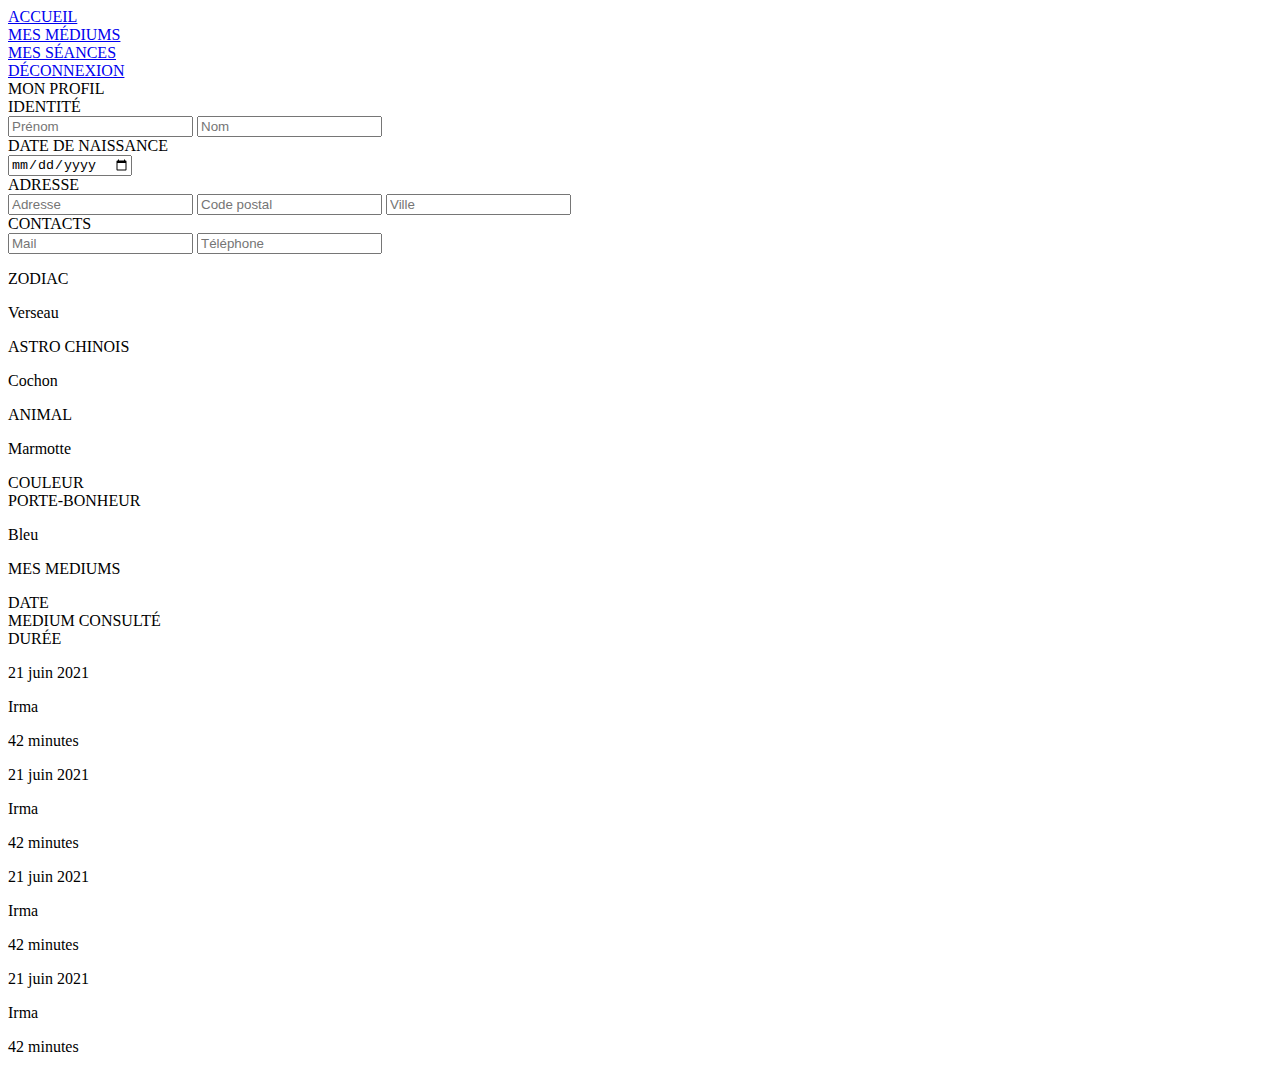
==== src/main/webapp/client-dashboard-history.html @ f46916fa "servlet to fetch client informations and beginning of javascripts for the client dashboard" ====
<!DOCTYPE html>
<html lang="en">
<head>
    <title>Predict'IF</title>
    <meta charset="UTF-8">
    <link rel="stylesheet" href="resources/css/client-dashboard-history.css">
    <link href="//db.onlinewebfonts.com/c/eceba41a00b4b94ea2965371c8dda96c?family=Bernard+MT+Condensed" rel="stylesheet" type="text/css"/>
    <title>Title</title>
    <script src="https://ajax.googleapis.com/ajax/libs/jquery/3.5.1/jquery.min.js"></script>
    <script src="scripts/client-dashboard-history.js"></script>
    <title>Title</title>
</head>
<body>

<div id="navbar">
    <a href="index.html">
        <div class="button left">ACCUEIL</div>
    </a>
    <a href="index.html">
        <div class="button left">MES MÉDIUMS</div>
    </a>
    <a href="index.html">
        <div class="button left">MES SÉANCES</div>
    </a>
    <a href="login.html">
        <div class="button right">DÉCONNEXION</div>
    </a>
</div>

<div class="main-content">
    <div class="client-profile">
        <div class="header">
            MON PROFIL
        </div>
        <div class="profile-form">

            <!-- Identity -->
            <label for="first-name">IDENTITÉ</label>
            <div class="overflow-fix">
                <input id="first-name" type="text" class="medium-input left" placeholder="Prénom">
                <input id="last-name" type="text" class="medium-input right" placeholder="Nom">
            </div>

            <!-- Birthdate -->
            <label for="birthdate">DATE DE NAISSANCE</label>
            <div>
                <input id="birthdate" type="date" class="medium-input center" placeholder="Date de naissance">
            </div>

            <!-- Addresse -->
            <label for="address">ADRESSE</label>
            <div id="address-container">
                <input id="address" type="text" class="large-input" placeholder="Adresse">
                <input id="postal-code" type="text" class="medium-input" placeholder="Code postal">
                <input id="city" type="text" class="medium-input" placeholder="Ville">
            </div>

            <!-- Contact -->
            <label for="contact-mail">CONTACTS</label>
            <div>
                <input id="contact-mail" type="text" class="large-input" placeholder="Mail">
                <input id="contact-phone" type="text" class="large-input" placeholder="Téléphone">
            </div>

        </div>
        <div class="astral-profile-container">
            <div class="card cyan">
                <p>ZODIAC</p>
                <p id="zodiac">Verseau</p>
            </div>
            <div class="card blue">
                <p>ASTRO CHINOIS</p>
                <p id="astro">Cochon</p>
            </div>
        </div>
        <div class="astral-profile-container">
            <div class="card purple">
                <p>ANIMAL</p>
                <p id="animal">Marmotte</p>
            </div>
            <div class="card mauve">
                <p>COULEUR
                    <br/>
                    PORTE-BONHEUR
                </p>
                <p id="color">Bleu</p>
            </div>
        </div>
    </div>

    <div class="history-pane">
        <p class="title">MES MEDIUMS</p>
        <div class="column-titles-container">
            <div class="column-title">
                DATE
            </div>
            <div class="column-title">
                MEDIUM CONSULTÉ
            </div>
            <div class="column-title">
                DURÉE
            </div>
        </div>
        <div class="medium-container">
            <div class="session-row orange">
                <p class="field">21 juin 2021</p>
                <p class="field">Irma</p>
                <p class="field">42 minutes</p>
            </div>
            <div class="session-row green">
                <p class="field">21 juin 2021</p>
                <p class="field">Irma</p>
                <p class="field">42 minutes</p>
            </div>
            <div class="session-row blue">
                <p class="field">21 juin 2021</p>
                <p class="field">Irma</p>
                <p class="field">42 minutes</p>
            </div>
            <div class="session-row orange">
                <p class="field">21 juin 2021</p>
                <p class="field">Irma</p>
                <p class="field">42 minutes</p>
            </div>
        </div>
    </div>
</div>


</body>
</html>
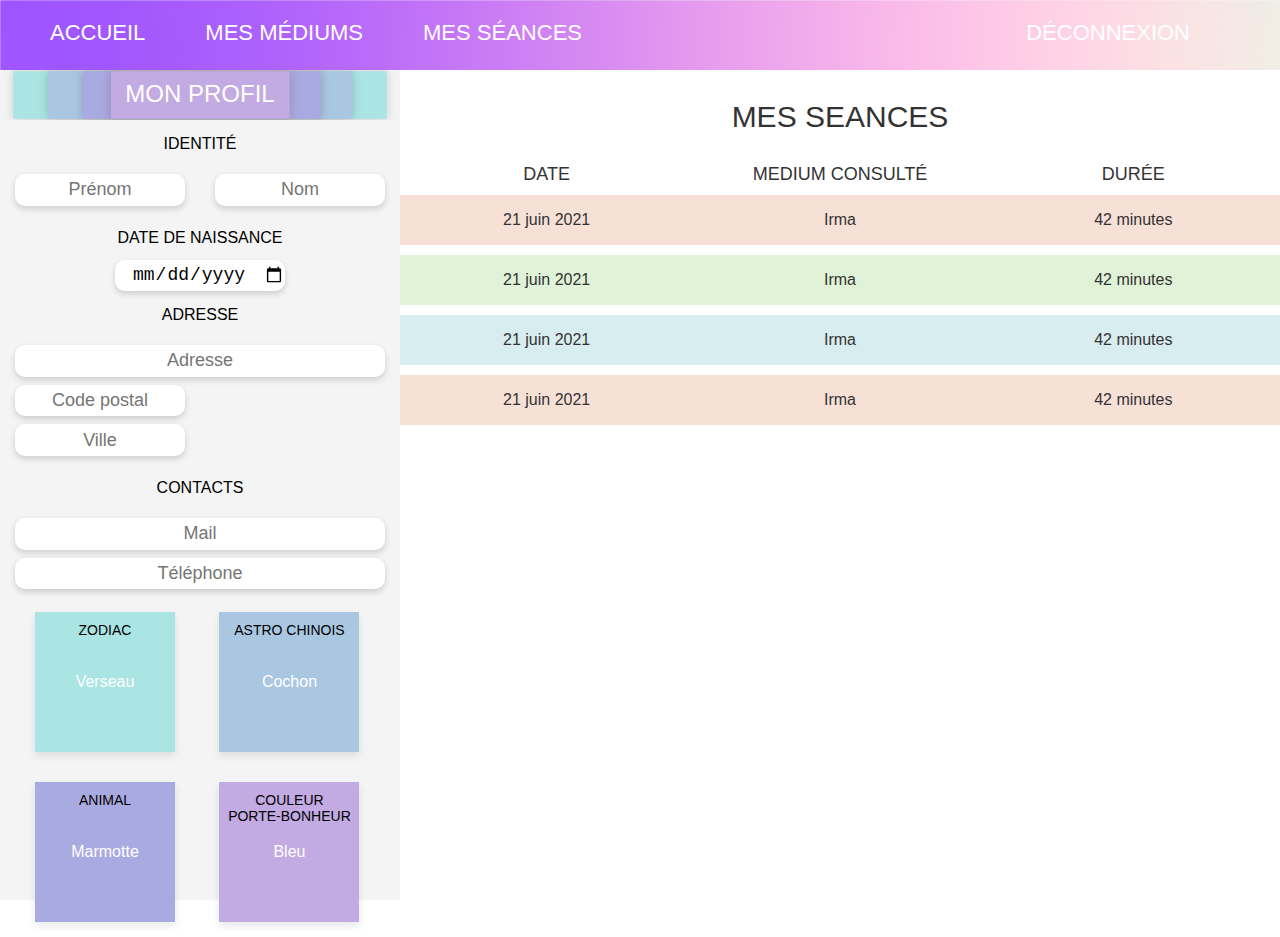
==== commit 7dcd27ef: "Update web pages to sync webstorm and refactor a few names" ====
--- a/src/main/webapp/client-dashboard-history.html
+++ b/src/main/webapp/client-dashboard-history.html
@@ -5,10 +5,9 @@
     <meta charset="UTF-8">
     <link rel="stylesheet" href="resources/css/client-dashboard-history.css">
     <link href="//db.onlinewebfonts.com/c/eceba41a00b4b94ea2965371c8dda96c?family=Bernard+MT+Condensed" rel="stylesheet" type="text/css"/>
-    <title>Title</title>
     <script src="https://ajax.googleapis.com/ajax/libs/jquery/3.5.1/jquery.min.js"></script>
     <script src="scripts/client-dashboard-history.js"></script>
-    <title>Title</title>
+    <script src="scripts/commons.js"></script>
 </head>
 <body>
 
@@ -23,7 +22,7 @@
         <div class="button left">MES SÉANCES</div>
     </a>
     <a href="login.html">
-        <div class="button right">DÉCONNEXION</div>
+        <div class="button right" onclick="logout()">DÉCONNEXION</div>
     </a>
 </div>
 
@@ -89,7 +88,7 @@
     </div>
 
     <div class="history-pane">
-        <p class="title">MES MEDIUMS</p>
+        <p class="title">MES SEANCES</p>
         <div class="column-titles-container">
             <div class="column-title">
                 DATE
--- a/src/main/webapp/resources/css/client-dashboard-history.css
+++ b/src/main/webapp/resources/css/client-dashboard-history.css
@@ -0,0 +1,219 @@
+#navbar > a > .button, #navbar > a > .button:hover {
+  transition-duration: 0.3s;
+}
+
+body {
+  width: 100%;
+  height: 100vh;
+  font-family: "Microsoft Yi Baiti", "Verdana", sans-serif;
+  color: white;
+  margin: 0;
+  padding: 0;
+}
+
+a {
+  color: white;
+}
+
+#navbar {
+  height: 60px;
+  width: 100%;
+  padding-top: 10px;
+  background-image: url("../../resources/images/gradient3.png");
+}
+#navbar > a > .button {
+  cursor: pointer;
+  padding: 10px;
+  font-size: 22px;
+}
+#navbar > a > .button:hover {
+  transform: scale(1.1);
+}
+#navbar > a > .button.left {
+  float: left;
+  margin-left: 40px;
+}
+#navbar > a > .button.right {
+  float: right;
+  margin-right: 80px;
+}
+
+.main-content {
+  position: relative;
+  width: 100%;
+  height: calc(100% - 70px);
+}
+.main-content > .client-profile {
+  position: absolute;
+  left: 0;
+  height: 100%;
+  width: 400px;
+  background-color: #F4F4F4;
+}
+.main-content > .client-profile > .header {
+  height: 50px;
+  width: 100%;
+  font-family: "Bernard MT Condensed", sans-serif;
+  font-size: 24px;
+  background-image: url("../../resources/images/bandeauMP.svg");
+  background-size: cover;
+  background-position: center;
+  text-align: center;
+  line-height: 2em;
+  color: white;
+}
+.main-content > .client-profile > .profile-form {
+  width: 100%;
+}
+.main-content > .client-profile > .profile-form > label {
+  display: block;
+  color: black;
+  margin: auto;
+  text-align: center;
+  width: 100%;
+  height: 1em;
+  padding-top: 15px;
+  padding-bottom: 15px;
+}
+.main-content > .client-profile > .profile-form > div {
+  display: block;
+  height: fit-content;
+}
+.main-content > .client-profile > .profile-form > div.overflow-fix {
+  overflow: auto;
+}
+.main-content > .client-profile > .profile-form > div > .large-input {
+  text-align: center;
+  vertical-align: middle;
+  display: block;
+  width: 90%;
+  height: 1.2em;
+  padding: 5px;
+  font-size: 18px;
+  border: 0;
+  box-shadow: 0 3px 6px rgba(0, 0, 0, 0.16);
+  margin: 8px auto;
+  border-radius: 10px;
+}
+.main-content > .client-profile > .profile-form > div > .medium-input {
+  text-align: center;
+  display: block;
+  width: 170px;
+  height: 1.2em;
+  padding: 5px 0 5px 0;
+  font-size: 18px;
+  border: 0;
+  box-shadow: 0 3px 6px rgba(0, 0, 0, 0.16);
+  margin: 8px 15px;
+  border-radius: 10px;
+}
+.main-content > .client-profile > .profile-form > div > .medium-input.left {
+  float: left;
+}
+.main-content > .client-profile > .profile-form > div > .medium-input.right {
+  float: right;
+}
+.main-content > .client-profile > .profile-form > div > .medium-input.center {
+  margin: auto;
+}
+.main-content > .client-profile > .astral-profile-container {
+  margin: 0 15px;
+  width: calc(100% - 30px);
+}
+.main-content > .client-profile > .astral-profile-container > .card {
+  position: relative;
+  display: inline-flex;
+  align-items: center;
+  justify-content: center;
+  box-sizing: border-box;
+  height: 140px;
+  width: 140px;
+  margin: 15px 20px;
+  box-shadow: 0 4px 8px 0 rgba(16, 25, 40, 0.1);
+  text-align: center;
+  overflow: auto;
+}
+.main-content > .client-profile > .astral-profile-container > .card > p {
+  margin: 5px 0;
+  width: fit-content;
+  font-size: 14px;
+  color: black;
+}
+.main-content > .client-profile > .astral-profile-container > .card > p:first-child {
+  position: absolute;
+  top: 5px;
+}
+.main-content > .client-profile > .astral-profile-container > .card > p:last-child {
+  color: white;
+  font-size: 16px;
+}
+.main-content > .client-profile > .astral-profile-container > .cyan {
+  background-color: #AAE5E3;
+}
+.main-content > .client-profile > .astral-profile-container > .blue {
+  background-color: #AAC7E2;
+}
+.main-content > .client-profile > .astral-profile-container > .purple {
+  background-color: #AAAAE2;
+}
+.main-content > .client-profile > .astral-profile-container > .mauve {
+  background-color: #C2AAE2;
+}
+.main-content > .history-pane {
+  width: calc(100% - 400px);
+  height: fit-content;
+  float: right;
+  background-color: white;
+  vertical-align: center;
+}
+.main-content > .history-pane > .title {
+  width: 100%;
+  text-align: center;
+  color: #333333;
+  font-size: 30px;
+}
+.main-content > .history-pane > .column-titles-container {
+  display: flex;
+}
+.main-content > .history-pane > .column-titles-container > .column-title {
+  flex: 1;
+  color: #333333;
+  text-align: center;
+  font-size: 18px;
+}
+.main-content > .history-pane > .medium-container {
+  width: 100%;
+  height: calc(100% - 96px);
+}
+.main-content > .history-pane > .medium-container > .session-row {
+  width: 100%;
+  height: 40px;
+  background: #F7E1D7;
+}
+.main-content > .history-pane > .medium-container > .session-row {
+  width: 100%;
+  height: 40px;
+  background: #F7E1D7;
+}
+.main-content > .history-pane > .medium-container > .session-row {
+  display: flex;
+  width: 100%;
+  height: 50px;
+  margin: 10px 0;
+}
+.main-content > .history-pane > .medium-container > .session-row.orange {
+  background: #F7E1D7;
+}
+.main-content > .history-pane > .medium-container > .session-row.green {
+  background: #E0F2D7;
+}
+.main-content > .history-pane > .medium-container > .session-row.blue {
+  background: #D8EDEF;
+}
+.main-content > .history-pane > .medium-container > .session-row > .field {
+  flex: 1;
+  color: #333333;
+  text-align: center;
+}
+
+/*# sourceMappingURL=client-dashboard-history.css.map */
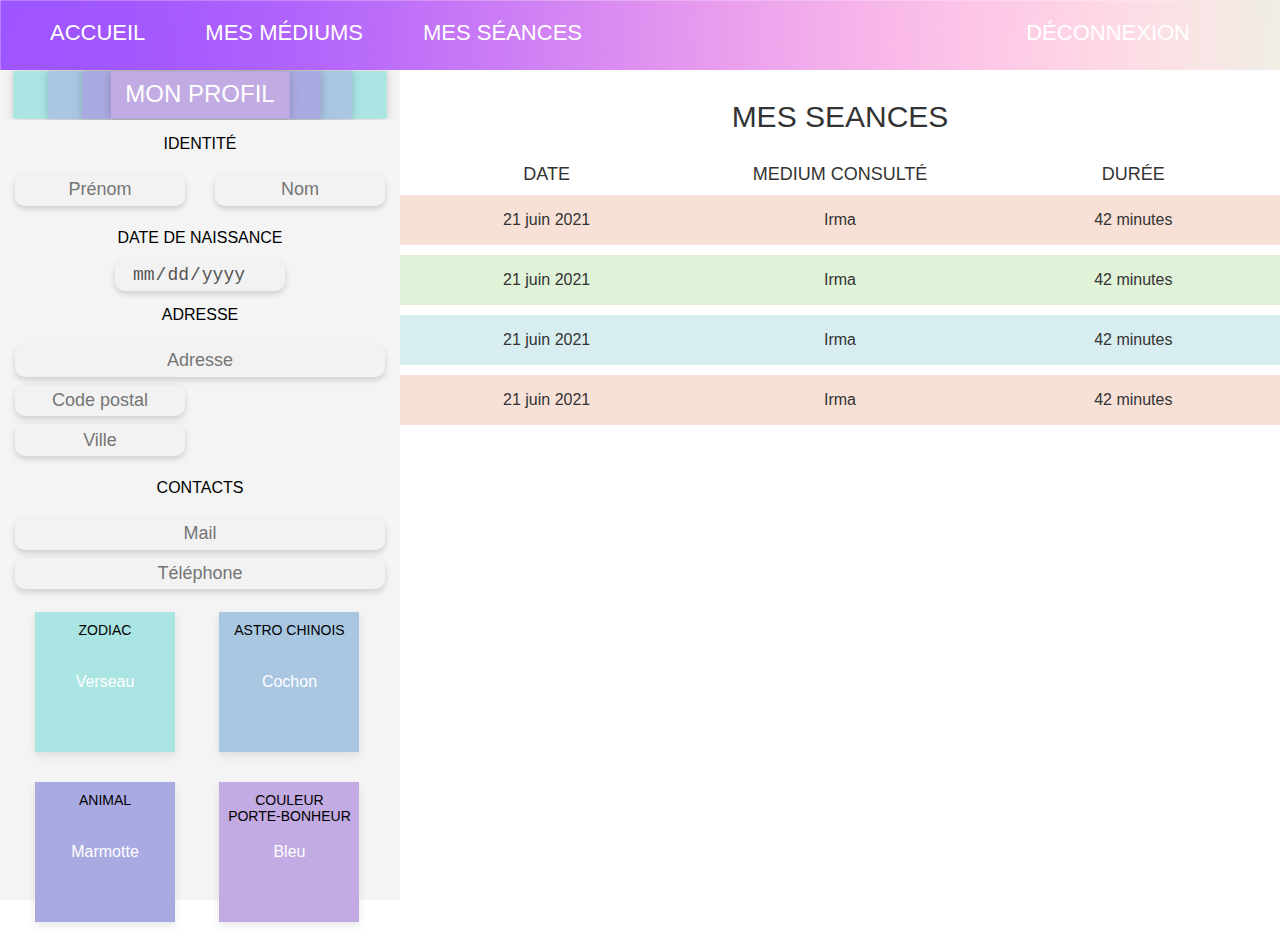
==== commit b482e63b: "Desactivate input in Client page" ====
--- a/src/main/webapp/client-dashboard-history.html
+++ b/src/main/webapp/client-dashboard-history.html
@@ -36,29 +36,29 @@
             <!-- Identity -->
             <label for="first-name">IDENTITÉ</label>
             <div class="overflow-fix">
-                <input id="first-name" type="text" class="medium-input left" placeholder="Prénom">
-                <input id="last-name" type="text" class="medium-input right" placeholder="Nom">
+                <input id="first-name" type="text" class="medium-input left" placeholder="Prénom" disabled>
+                <input id="last-name" type="text" class="medium-input right" placeholder="Nom" disabled>
             </div>
 
             <!-- Birthdate -->
             <label for="birthdate">DATE DE NAISSANCE</label>
             <div>
-                <input id="birthdate" type="date" class="medium-input center" placeholder="Date de naissance">
+                <input id="birthdate" type="date" class="medium-input center" placeholder="Date de naissance" disabled>
             </div>
 
             <!-- Addresse -->
             <label for="address">ADRESSE</label>
             <div id="address-container">
-                <input id="address" type="text" class="large-input" placeholder="Adresse">
-                <input id="postal-code" type="text" class="medium-input" placeholder="Code postal">
-                <input id="city" type="text" class="medium-input" placeholder="Ville">
+                <input id="address" type="text" class="large-input" placeholder="Adresse" disabled>
+                <input id="postal-code" type="text" class="medium-input" placeholder="Code postal" disabled>
+                <input id="city" type="text" class="medium-input" placeholder="Ville" disabled>
             </div>
 
             <!-- Contact -->
             <label for="contact-mail">CONTACTS</label>
             <div>
-                <input id="contact-mail" type="text" class="large-input" placeholder="Mail">
-                <input id="contact-phone" type="text" class="large-input" placeholder="Téléphone">
+                <input id="contact-mail" type="text" class="large-input" placeholder="Mail" disabled>
+                <input id="contact-phone" type="text" class="large-input" placeholder="Téléphone" disabled>
             </div>
 
         </div>
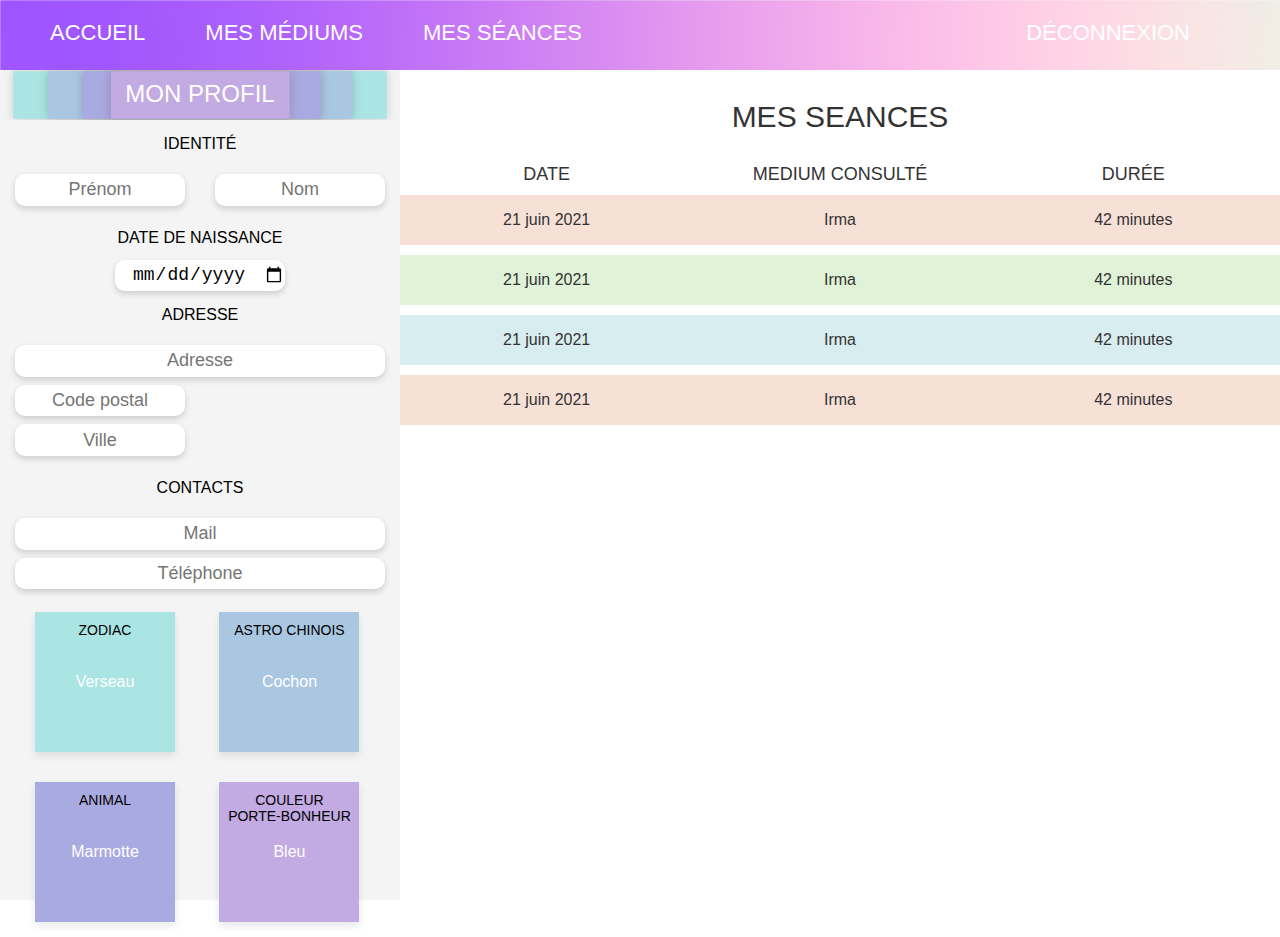
==== commit f548229d: "Update web pages" ====
--- a/src/main/webapp/client-dashboard-history.html
+++ b/src/main/webapp/client-dashboard-history.html
@@ -36,29 +36,29 @@
             <!-- Identity -->
             <label for="first-name">IDENTITÉ</label>
             <div class="overflow-fix">
-                <input id="first-name" type="text" class="medium-input left" placeholder="Prénom" disabled>
-                <input id="last-name" type="text" class="medium-input right" placeholder="Nom" disabled>
+                <input id="first-name" type="text" class="medium-input left" placeholder="Prénom">
+                <input id="last-name" type="text" class="medium-input right" placeholder="Nom">
             </div>
 
             <!-- Birthdate -->
             <label for="birthdate">DATE DE NAISSANCE</label>
             <div>
-                <input id="birthdate" type="date" class="medium-input center" placeholder="Date de naissance" disabled>
+                <input id="birthdate" type="date" class="medium-input center" placeholder="Date de naissance">
             </div>
 
             <!-- Addresse -->
             <label for="address">ADRESSE</label>
             <div id="address-container">
-                <input id="address" type="text" class="large-input" placeholder="Adresse" disabled>
-                <input id="postal-code" type="text" class="medium-input" placeholder="Code postal" disabled>
-                <input id="city" type="text" class="medium-input" placeholder="Ville" disabled>
+                <input id="address" type="text" class="large-input" placeholder="Adresse">
+                <input id="postal-code" type="text" class="medium-input" placeholder="Code postal">
+                <input id="city" type="text" class="medium-input" placeholder="Ville">
             </div>
 
             <!-- Contact -->
             <label for="contact-mail">CONTACTS</label>
             <div>
-                <input id="contact-mail" type="text" class="large-input" placeholder="Mail" disabled>
-                <input id="contact-phone" type="text" class="large-input" placeholder="Téléphone" disabled>
+                <input id="contact-mail" type="text" class="large-input" placeholder="Mail">
+                <input id="contact-phone" type="text" class="large-input" placeholder="Téléphone">
             </div>
 
         </div>
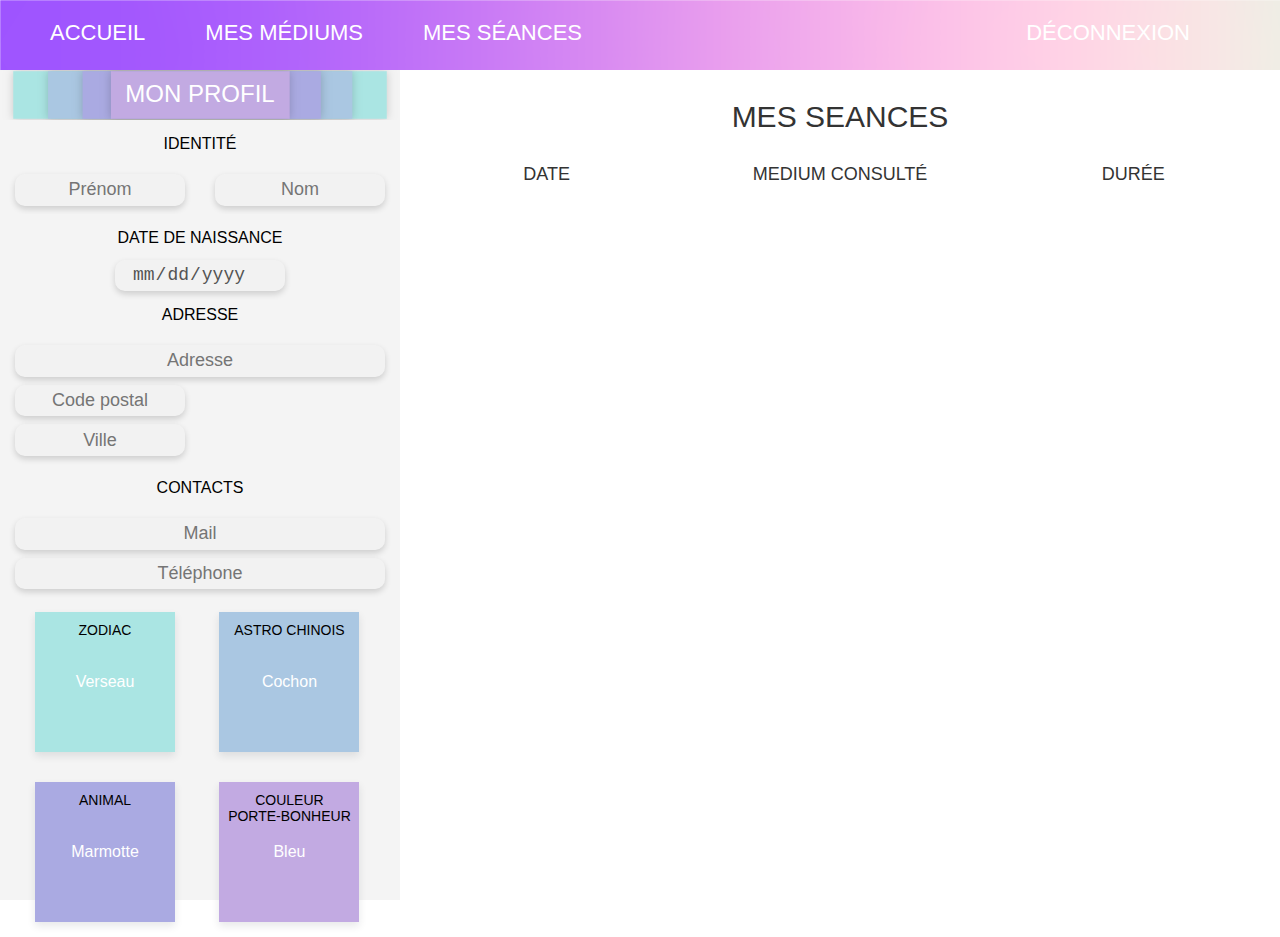
==== commit 9a4d9638: "Update weg pages" ====
--- a/src/main/webapp/client-dashboard-history.html
+++ b/src/main/webapp/client-dashboard-history.html
@@ -15,10 +15,10 @@
     <a href="index.html">
         <div class="button left">ACCUEIL</div>
     </a>
-    <a href="index.html">
+    <a href="client-dashboard.html">
         <div class="button left">MES MÉDIUMS</div>
     </a>
-    <a href="index.html">
+    <a href="client-dashboard-history.html">
         <div class="button left">MES SÉANCES</div>
     </a>
     <a href="login.html">
@@ -36,29 +36,29 @@
             <!-- Identity -->
             <label for="first-name">IDENTITÉ</label>
             <div class="overflow-fix">
-                <input id="first-name" type="text" class="medium-input left" placeholder="Prénom">
-                <input id="last-name" type="text" class="medium-input right" placeholder="Nom">
+                <input id="first-name" type="text" class="medium-input left" placeholder="Prénom" disabled>
+                <input id="last-name" type="text" class="medium-input right" placeholder="Nom" disabled>
             </div>
 
             <!-- Birthdate -->
             <label for="birthdate">DATE DE NAISSANCE</label>
             <div>
-                <input id="birthdate" type="date" class="medium-input center" placeholder="Date de naissance">
+                <input id="birthdate" type="date" class="medium-input center" placeholder="Date de naissance" disabled>
             </div>
 
             <!-- Addresse -->
             <label for="address">ADRESSE</label>
             <div id="address-container">
-                <input id="address" type="text" class="large-input" placeholder="Adresse">
-                <input id="postal-code" type="text" class="medium-input" placeholder="Code postal">
-                <input id="city" type="text" class="medium-input" placeholder="Ville">
+                <input id="address" type="text" class="large-input" placeholder="Adresse" disabled>
+                <input id="postal-code" type="text" class="medium-input" placeholder="Code postal" disabled>
+                <input id="city" type="text" class="medium-input" placeholder="Ville" disabled>
             </div>
 
             <!-- Contact -->
             <label for="contact-mail">CONTACTS</label>
             <div>
-                <input id="contact-mail" type="text" class="large-input" placeholder="Mail">
-                <input id="contact-phone" type="text" class="large-input" placeholder="Téléphone">
+                <input id="contact-mail" type="text" class="large-input" placeholder="Mail" disabled>
+                <input id="contact-phone" type="text" class="large-input" placeholder="Téléphone" disabled>
             </div>
 
         </div>
@@ -101,26 +101,9 @@
             </div>
         </div>
         <div class="medium-container">
-            <div class="session-row orange">
-                <p class="field">21 juin 2021</p>
-                <p class="field">Irma</p>
-                <p class="field">42 minutes</p>
-            </div>
-            <div class="session-row green">
-                <p class="field">21 juin 2021</p>
-                <p class="field">Irma</p>
-                <p class="field">42 minutes</p>
-            </div>
-            <div class="session-row blue">
-                <p class="field">21 juin 2021</p>
-                <p class="field">Irma</p>
-                <p class="field">42 minutes</p>
-            </div>
-            <div class="session-row orange">
-                <p class="field">21 juin 2021</p>
-                <p class="field">Irma</p>
-                <p class="field">42 minutes</p>
-            </div>
+
+            <!-- History append area -->
+
         </div>
     </div>
 </div>
